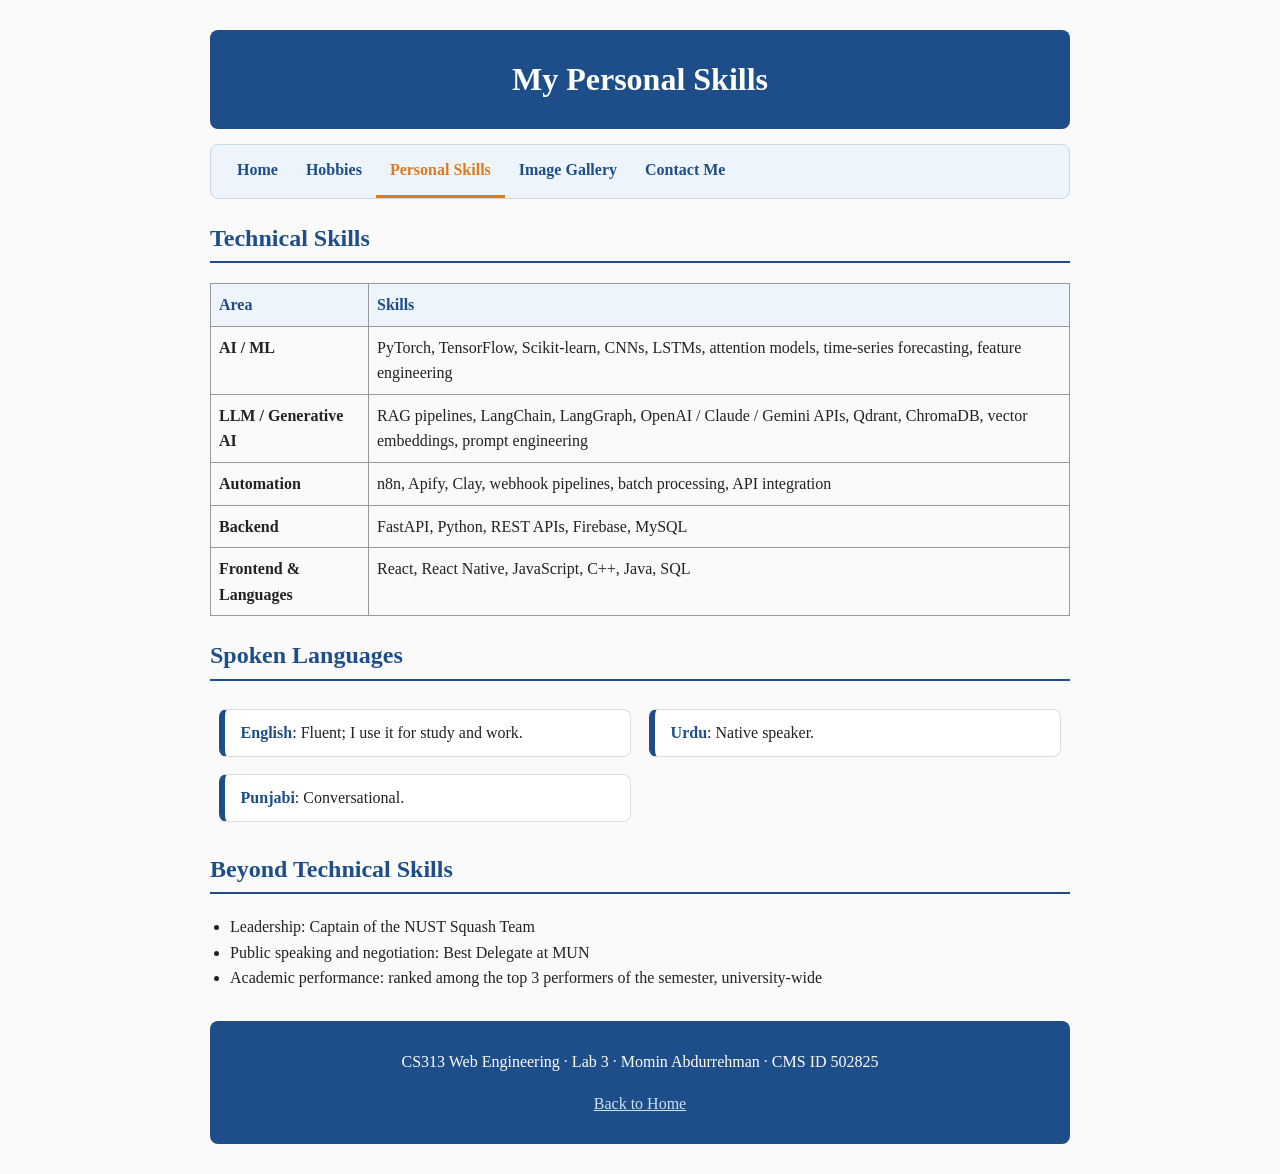
==== skills.html @ b063a27d "Lab 3: external stylesheet, float/clear layout, organized folders" ====
<!DOCTYPE html>
<!-- Momin Abdurrehman | CMS ID 502825 | CS313 Web Engineering Lab 3 -->
<html lang="en">
<head>
  <meta charset="UTF-8">
  <meta name="viewport" content="width=device-width, initial-scale=1.0">
  <title>Personal Skills - Momin Abdurrehman</title>
  <link rel="stylesheet" href="css/style.css">
</head>
<body>
  <header>
    <h1>My Personal Skills</h1>
  </header>

  <nav>
    <ul>
      <li><a href="index.html">Home</a></li>
      <li><a href="hobbies.html">Hobbies</a></li>
      <li><a class="active" href="skills.html">Personal Skills</a></li>
      <li><a href="gallery.html">Image Gallery</a></li>
      <li><a href="contact.html">Contact Me</a></li>
    </ul>
  </nav>

  <main>
    <section>
      <h2>Technical Skills</h2>
      <table>
        <tr><th>Area</th><th>Skills</th></tr>
        <tr>
          <td><strong>AI / ML</strong></td>
          <td>PyTorch, TensorFlow, Scikit-learn, CNNs, LSTMs, attention models, time-series forecasting, feature engineering</td>
        </tr>
        <tr>
          <td><strong>LLM / Generative AI</strong></td>
          <td>RAG pipelines, LangChain, LangGraph, OpenAI / Claude / Gemini APIs, Qdrant, ChromaDB, vector embeddings, prompt engineering</td>
        </tr>
        <tr>
          <td><strong>Automation</strong></td>
          <td>n8n, Apify, Clay, webhook pipelines, batch processing, API integration</td>
        </tr>
        <tr>
          <td><strong>Backend</strong></td>
          <td>FastAPI, Python, REST APIs, Firebase, MySQL</td>
        </tr>
        <tr>
          <td><strong>Frontend &amp; Languages</strong></td>
          <td>React, React Native, JavaScript, C++, Java, SQL</td>
        </tr>
      </table>
    </section>

    <section>
      <h2>Spoken Languages</h2>
      <div class="lang">
        <strong>English</strong>: Fluent; I use it for study and work.
      </div>
      <div class="lang">
        <strong>Urdu</strong>: Native speaker.
      </div>
      <div class="lang">
        <strong>Punjabi</strong>: Conversational.
      </div>
      <div class="clear"></div>
    </section>

    <section>
      <h2>Beyond Technical Skills</h2>
      <ul>
        <li>Leadership: Captain of the NUST Squash Team</li>
        <li>Public speaking and negotiation: Best Delegate at MUN</li>
        <li>Academic performance: ranked among the top 3 performers of the semester, university-wide</li>
      </ul>
    </section>
  </main>

  <footer>
    <p>CS313 Web Engineering &middot; Lab 3 &middot; Momin Abdurrehman &middot; CMS ID 502825</p>
    <p><a href="index.html">Back to Home</a></p>
  </footer>
</body>
</html>
---- css/style.css ----
/*
 * CS313 Web Engineering - Lab 3
 * Momin Abdurrehman | CMS ID 502825
 * Shared external stylesheet for every page in the portfolio.
 */

* { box-sizing: border-box; }

body {
  font-family: Georgia, "Times New Roman", serif;
  max-width: 900px;
  margin: 30px auto;
  padding: 0 20px;
  background-color: #fafafa;
  color: #222;
  line-height: 1.6;
}

/* Header */
header {
  text-align: center;
  background-color: #1d4e89;
  color: #ffffff;
  padding: 24px;
  border-radius: 8px;
}
header h1 { margin: 0; }
header p { margin: 6px 0 0; font-style: italic; }

/* Navigation - links sit side by side because each item floats left */
nav {
  background-color: #eef4fb;
  border: 1px solid #cdd9e8;
  border-radius: 8px;
  margin-top: 15px;
  padding: 0 12px;
}
nav ul {
  list-style: none;
  margin: 0;
  padding: 0;
}
nav li { float: left; }
nav a {
  display: block;
  padding: 12px 14px;
  color: #1d4e89;
  text-decoration: none;
  font-weight: bold;
}
nav a:hover { color: #e07a1f; text-decoration: underline; }
nav a.active { color: #e07a1f; border-bottom: 3px solid #e07a1f; }

/* The floated list items collapse the nav height, so clear them */
nav::after {
  content: "";
  display: block;
  clear: both;
}

h2 {
  color: #1d4e89;
  border-bottom: 2px solid #1d4e89;
  padding-bottom: 4px;
}

/* Generic clearing helper used after floated groups */
.clear { clear: both; }

/* Tables */
table { border-collapse: collapse; width: 100%; margin-top: 10px; }
th, td { border: 1px solid #999; padding: 8px; text-align: left; vertical-align: top; }
th { background-color: #eef4fb; color: #1d4e89; }

/* Home page - photo floats left so the intro text wraps beside it */
.profile-photo {
  float: left;
  width: 200px;
  height: 200px;
  object-fit: cover;
  border-radius: 50%;
  border: 4px solid #1d4e89;
  margin: 5px 24px 15px 0;
}
.intro {
  background-color: #eef4fb;
  border: 1px solid #ddd;
  border-radius: 8px;
  padding: 15px;
}

/* Hobbies */
.hobby {
  background-color: #ffffff;
  border: 1px solid #ddd;
  border-left: 6px solid #1d4e89;
  border-radius: 8px;
  padding: 12px 16px;
  margin: 12px 0;
}
.hobby h3 { margin: 0 0 6px; color: #1d4e89; }
.hobby p { margin: 0; color: #555; }

/* Skills page */
.lang {
  float: left;
  width: 48%;
  margin: 1%;
  background-color: #ffffff;
  border: 1px solid #ddd;
  border-left: 6px solid #1d4e89;
  border-radius: 8px;
  padding: 10px 16px;
}
.lang strong { color: #1d4e89; }
ul { margin: 6px 0; padding-left: 20px; }

/* Gallery - tiles float left and wrap into rows */
.gallery-tile {
  float: left;
  width: 270px;
  margin: 12px;
  background-color: #ffffff;
  border: 1px solid #ddd;
  border-radius: 8px;
  padding: 10px;
  text-align: center;
}
.gallery-tile img {
  width: 100%;
  height: 170px;
  object-fit: cover;
  border-radius: 6px;
  border: 1px solid #ccc;
}
.gallery-tile p { margin: 8px 0 0; font-size: 15px; color: #444; font-style: italic; }

/* Contact page - detail cards float into two columns */
.detail-card {
  float: left;
  width: 48%;
  margin: 1%;
  background-color: #ffffff;
  border: 1px solid #ddd;
  border-left: 6px solid #1d4e89;
  border-radius: 8px;
  padding: 12px 16px;
}
.detail-card strong { color: #1d4e89; }

form {
  background-color: #ffffff;
  border: 1px solid #ddd;
  border-radius: 8px;
  padding: 16px;
}
label { font-weight: bold; display: block; margin-top: 10px; }
input, textarea {
  width: 100%;
  padding: 8px;
  border: 1px solid #999;
  border-radius: 6px;
  font-family: inherit;
}
input[type="submit"] {
  background-color: #1d4e89;
  color: #ffffff;
  font-weight: bold;
  cursor: pointer;
  margin-top: 12px;
  padding: 10px;
}
input[type="submit"]:hover { background-color: #e07a1f; }

/* Footer */
footer {
  clear: both;
  text-align: center;
  margin-top: 30px;
  padding: 12px;
  background-color: #1d4e89;
  color: #ffffff;
  border-radius: 8px;
}
footer a { color: #cfe0f5; }
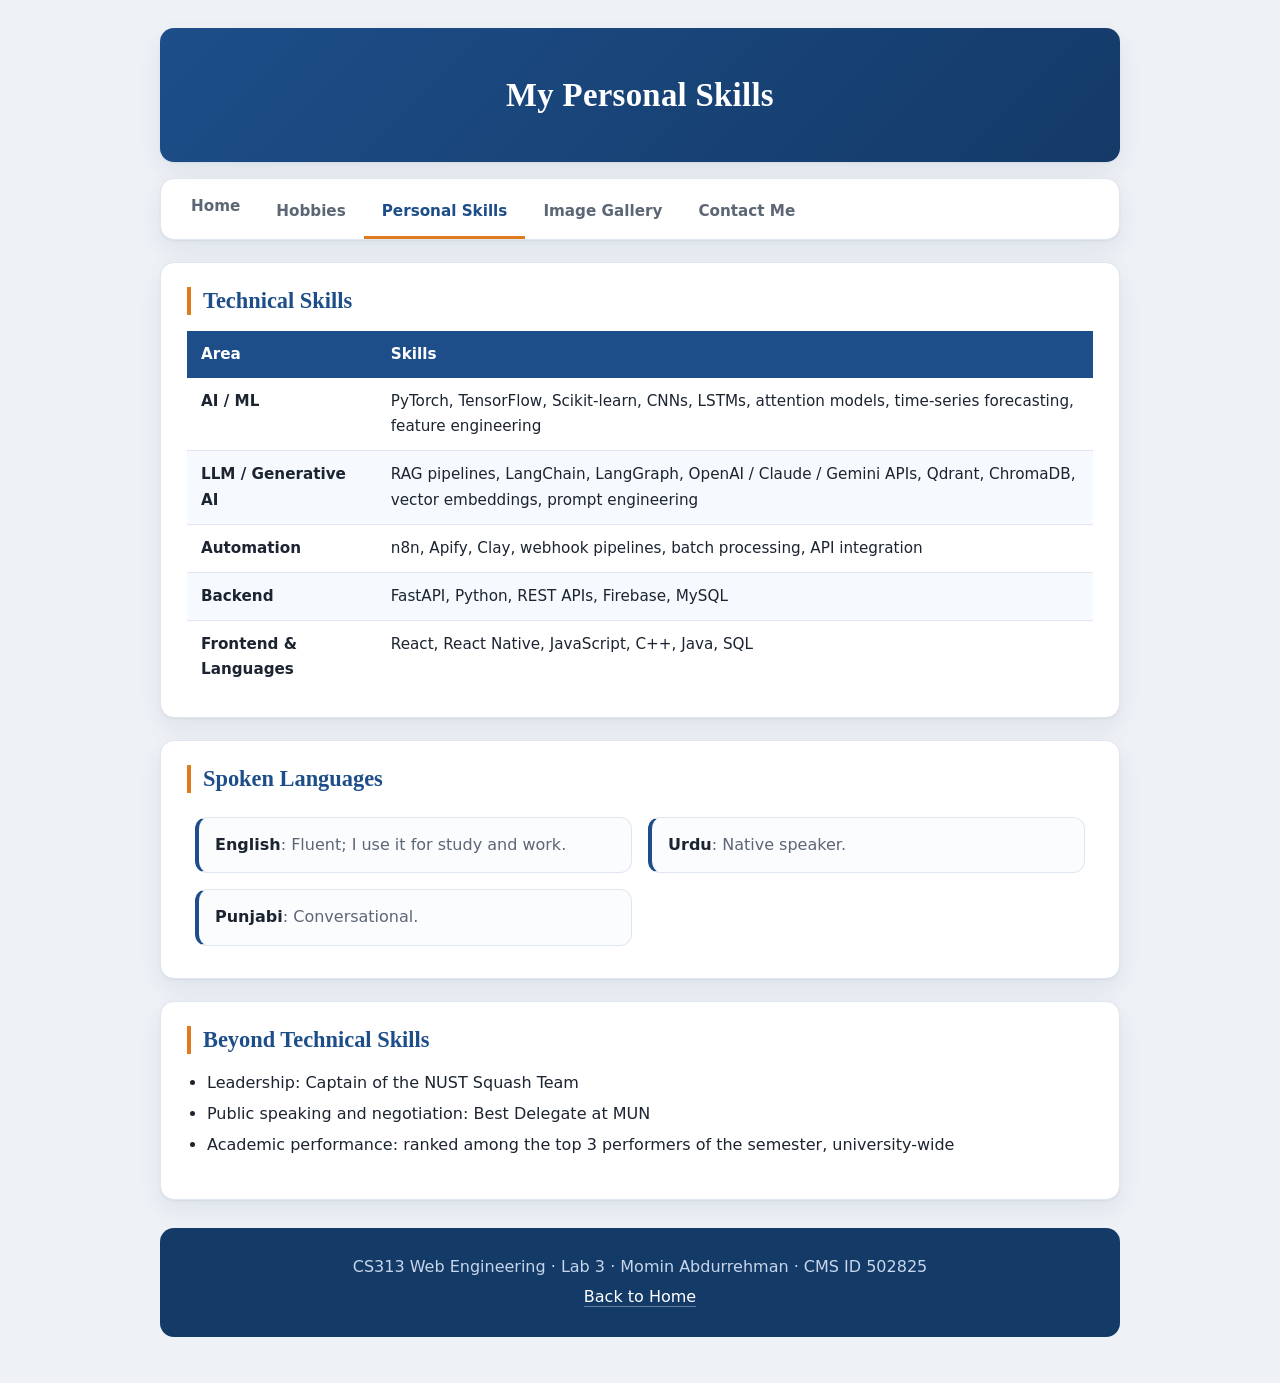
==== commit af17312e: "Improve styling: design tokens, card layout, striped tables, focus and hover states, responsive" ====
--- a/skills.html
+++ b/skills.html
@@ -26,27 +26,31 @@
     <section>
       <h2>Technical Skills</h2>
       <table>
-        <tr><th>Area</th><th>Skills</th></tr>
-        <tr>
-          <td><strong>AI / ML</strong></td>
-          <td>PyTorch, TensorFlow, Scikit-learn, CNNs, LSTMs, attention models, time-series forecasting, feature engineering</td>
-        </tr>
-        <tr>
-          <td><strong>LLM / Generative AI</strong></td>
-          <td>RAG pipelines, LangChain, LangGraph, OpenAI / Claude / Gemini APIs, Qdrant, ChromaDB, vector embeddings, prompt engineering</td>
-        </tr>
-        <tr>
-          <td><strong>Automation</strong></td>
-          <td>n8n, Apify, Clay, webhook pipelines, batch processing, API integration</td>
-        </tr>
-        <tr>
-          <td><strong>Backend</strong></td>
-          <td>FastAPI, Python, REST APIs, Firebase, MySQL</td>
-        </tr>
-        <tr>
-          <td><strong>Frontend &amp; Languages</strong></td>
-          <td>React, React Native, JavaScript, C++, Java, SQL</td>
-        </tr>
+        <thead>
+          <tr><th>Area</th><th>Skills</th></tr>
+        </thead>
+        <tbody>
+          <tr>
+            <td><strong>AI / ML</strong></td>
+            <td>PyTorch, TensorFlow, Scikit-learn, CNNs, LSTMs, attention models, time-series forecasting, feature engineering</td>
+          </tr>
+          <tr>
+            <td><strong>LLM / Generative AI</strong></td>
+            <td>RAG pipelines, LangChain, LangGraph, OpenAI / Claude / Gemini APIs, Qdrant, ChromaDB, vector embeddings, prompt engineering</td>
+          </tr>
+          <tr>
+            <td><strong>Automation</strong></td>
+            <td>n8n, Apify, Clay, webhook pipelines, batch processing, API integration</td>
+          </tr>
+          <tr>
+            <td><strong>Backend</strong></td>
+            <td>FastAPI, Python, REST APIs, Firebase, MySQL</td>
+          </tr>
+          <tr>
+            <td><strong>Frontend &amp; Languages</strong></td>
+            <td>React, React Native, JavaScript, C++, Java, SQL</td>
+          </tr>
+        </tbody>
       </table>
     </section>
 
--- a/css/style.css
+++ b/css/style.css
@@ -4,182 +4,304 @@
  * Shared external stylesheet for every page in the portfolio.
  */
 
+:root {
+  --ink: #1b2430;
+  --muted: #5c6675;
+  --primary: #1d4e89;
+  --primary-dark: #143a68;
+  --accent: #e07a1f;
+  --bg: #eef2f7;
+  --surface: #ffffff;
+  --soft: #fbfcfe;
+  --border: #dfe6ef;
+  --radius: 14px;
+  --shadow: 0 1px 2px rgba(16, 32, 56, 0.06), 0 10px 26px rgba(16, 32, 56, 0.07);
+  --font-display: Georgia, "Times New Roman", serif;
+  --font-body: system-ui, -apple-system, "Segoe UI", Roboto, Helvetica, Arial, sans-serif;
+}
+
 * { box-sizing: border-box; }
 
 body {
-  font-family: Georgia, "Times New Roman", serif;
-  max-width: 900px;
-  margin: 30px auto;
-  padding: 0 20px;
-  background-color: #fafafa;
-  color: #222;
-  line-height: 1.6;
-}
+  font-family: var(--font-body);
+  max-width: 1000px;
+  margin: 0 auto;
+  padding: 28px 20px 46px;
+  background-color: var(--bg);
+  color: var(--ink);
+  line-height: 1.65;
+  -webkit-font-smoothing: antialiased;
+}
+
+a { color: var(--primary); }
+a:hover { color: var(--accent); }
 
 /* Header */
 header {
   text-align: center;
-  background-color: #1d4e89;
   color: #ffffff;
-  padding: 24px;
-  border-radius: 8px;
-}
-header h1 { margin: 0; }
-header p { margin: 6px 0 0; font-style: italic; }
-
-/* Navigation - links sit side by side because each item floats left */
+  background: linear-gradient(135deg, var(--primary), var(--primary-dark));
+  padding: 40px 24px;
+  border-radius: var(--radius);
+  box-shadow: var(--shadow);
+}
+header h1 {
+  font-family: var(--font-display);
+  font-size: 2.05rem;
+  letter-spacing: 0.3px;
+  margin: 0;
+}
+header p {
+  margin: 10px 0 0;
+  color: #d7e3f4;
+  font-size: 1rem;
+}
+
+/* Navigation: the links sit in one row because each item floats left */
 nav {
-  background-color: #eef4fb;
-  border: 1px solid #cdd9e8;
-  border-radius: 8px;
-  margin-top: 15px;
+  background-color: var(--surface);
+  border: 1px solid var(--border);
+  border-radius: var(--radius);
+  box-shadow: var(--shadow);
+  margin-top: 16px;
   padding: 0 12px;
 }
-nav ul {
-  list-style: none;
-  margin: 0;
-  padding: 0;
-}
+nav ul { list-style: none; margin: 0; padding: 0; }
 nav li { float: left; }
 nav a {
   display: block;
-  padding: 12px 14px;
-  color: #1d4e89;
+  padding: 15px 18px;
+  color: var(--muted);
   text-decoration: none;
-  font-weight: bold;
-}
-nav a:hover { color: #e07a1f; text-decoration: underline; }
-nav a.active { color: #e07a1f; border-bottom: 3px solid #e07a1f; }
-
-/* The floated list items collapse the nav height, so clear them */
+  font-weight: 600;
+  font-size: 0.95rem;
+  transition: color 0.15s ease, background-color 0.15s ease;
+}
+nav a:hover { color: var(--primary); background-color: #f2f6fc; }
+nav a.active { color: var(--primary); box-shadow: inset 0 -3px 0 var(--accent); }
+
+/* Floated list items collapse the nav height, so clear them */
 nav::after {
   content: "";
   display: block;
   clear: both;
 }
 
+main { margin-top: 22px; }
+
+/* Each section is a card so the page reads as one consistent layout */
+section {
+  background-color: var(--surface);
+  border: 1px solid var(--border);
+  border-radius: var(--radius);
+  box-shadow: var(--shadow);
+  padding: 24px 26px;
+  margin-bottom: 22px;
+}
+section:last-child { margin-bottom: 0; }
+
 h2 {
-  color: #1d4e89;
-  border-bottom: 2px solid #1d4e89;
-  padding-bottom: 4px;
-}
-
-/* Generic clearing helper used after floated groups */
+  font-family: var(--font-display);
+  font-size: 1.4rem;
+  color: var(--primary);
+  margin: 0 0 16px;
+  padding-left: 12px;
+  border-left: 4px solid var(--accent);
+  line-height: 1.25;
+}
+
+/* Helper used after floated groups */
 .clear { clear: both; }
 
+ul { padding-left: 20px; }
+li + li { margin-top: 5px; }
+
 /* Tables */
-table { border-collapse: collapse; width: 100%; margin-top: 10px; }
-th, td { border: 1px solid #999; padding: 8px; text-align: left; vertical-align: top; }
-th { background-color: #eef4fb; color: #1d4e89; }
-
-/* Home page - photo floats left so the intro text wraps beside it */
+table {
+  width: 100%;
+  border-collapse: collapse;
+  margin-top: 6px;
+  font-size: 0.95rem;
+}
+thead th {
+  background-color: var(--primary);
+  color: #ffffff;
+  text-align: left;
+  font-weight: 600;
+  padding: 11px 14px;
+}
+tbody td {
+  padding: 11px 14px;
+  border-bottom: 1px solid var(--border);
+  vertical-align: top;
+}
+tbody tr:nth-child(even) { background-color: #f6f9fd; }
+tbody tr:last-child td { border-bottom: 0; }
+
+/* Home: the photo floats left so the intro text wraps beside it */
 .profile-photo {
   float: left;
-  width: 200px;
-  height: 200px;
+  width: 190px;
+  height: 190px;
   object-fit: cover;
   border-radius: 50%;
-  border: 4px solid #1d4e89;
-  margin: 5px 24px 15px 0;
+  border: 5px solid #eaf1fb;
+  box-shadow: var(--shadow);
+  margin: 4px 24px 14px 0;
 }
 .intro {
-  background-color: #eef4fb;
-  border: 1px solid #ddd;
-  border-radius: 8px;
-  padding: 15px;
-}
+  background-color: #f6f9fd;
+  border: 1px solid var(--border);
+  border-radius: 12px;
+  padding: 18px 20px;
+}
+.intro p { margin: 0; }
 
 /* Hobbies */
 .hobby {
-  background-color: #ffffff;
-  border: 1px solid #ddd;
-  border-left: 6px solid #1d4e89;
-  border-radius: 8px;
-  padding: 12px 16px;
-  margin: 12px 0;
-}
-.hobby h3 { margin: 0 0 6px; color: #1d4e89; }
-.hobby p { margin: 0; color: #555; }
-
-/* Skills page */
+  background-color: var(--soft);
+  border: 1px solid var(--border);
+  border-left: 4px solid var(--primary);
+  border-radius: 12px;
+  padding: 16px 18px;
+  margin: 14px 0;
+}
+.hobby h3 {
+  font-family: var(--font-display);
+  font-size: 1.1rem;
+  color: var(--primary);
+  margin: 0 0 6px;
+}
+.hobby p { margin: 0; color: var(--muted); }
+
+/* Skills: spoken-language cards float two per row */
 .lang {
   float: left;
-  width: 48%;
-  margin: 1%;
-  background-color: #ffffff;
-  border: 1px solid #ddd;
-  border-left: 6px solid #1d4e89;
-  border-radius: 8px;
-  padding: 10px 16px;
-}
-.lang strong { color: #1d4e89; }
-ul { margin: 6px 0; padding-left: 20px; }
-
-/* Gallery - tiles float left and wrap into rows */
+  width: calc(50% - 16px);
+  margin: 8px;
+  background-color: var(--soft);
+  border: 1px solid var(--border);
+  border-left: 4px solid var(--primary);
+  border-radius: 12px;
+  padding: 14px 16px;
+  color: var(--muted);
+}
+.lang strong { color: var(--ink); }
+
+/* Gallery: tiles float left and wrap into rows */
 .gallery-tile {
   float: left;
   width: 270px;
   margin: 12px;
-  background-color: #ffffff;
-  border: 1px solid #ddd;
-  border-radius: 8px;
+  background-color: var(--surface);
+  border: 1px solid var(--border);
+  border-radius: 12px;
   padding: 10px;
   text-align: center;
+  box-shadow: 0 1px 2px rgba(16, 32, 56, 0.05);
+  transition: transform 0.18s ease, box-shadow 0.18s ease;
+}
+.gallery-tile:hover {
+  transform: translateY(-4px);
+  box-shadow: var(--shadow);
 }
 .gallery-tile img {
+  display: block;
   width: 100%;
   height: 170px;
   object-fit: cover;
-  border-radius: 6px;
-  border: 1px solid #ccc;
-}
-.gallery-tile p { margin: 8px 0 0; font-size: 15px; color: #444; font-style: italic; }
-
-/* Contact page - detail cards float into two columns */
+  border-radius: 8px;
+}
+.gallery-tile p {
+  margin: 10px 2px 2px;
+  font-size: 0.9rem;
+  color: var(--muted);
+}
+
+/* Contact: detail cards float into two columns */
 .detail-card {
   float: left;
-  width: 48%;
-  margin: 1%;
-  background-color: #ffffff;
-  border: 1px solid #ddd;
-  border-left: 6px solid #1d4e89;
-  border-radius: 8px;
-  padding: 12px 16px;
-}
-.detail-card strong { color: #1d4e89; }
+  width: calc(50% - 16px);
+  margin: 8px;
+  background-color: var(--soft);
+  border: 1px solid var(--border);
+  border-left: 4px solid var(--primary);
+  border-radius: 12px;
+  padding: 14px 16px;
+  color: var(--muted);
+}
+.detail-card strong { color: var(--ink); }
 
 form {
-  background-color: #ffffff;
-  border: 1px solid #ddd;
-  border-radius: 8px;
-  padding: 16px;
-}
-label { font-weight: bold; display: block; margin-top: 10px; }
+  background-color: var(--soft);
+  border: 1px solid var(--border);
+  border-radius: 12px;
+  padding: 20px;
+}
+label {
+  display: block;
+  margin: 14px 0 6px;
+  font-weight: 600;
+  font-size: 0.9rem;
+}
+label:first-of-type { margin-top: 0; }
 input, textarea {
   width: 100%;
-  padding: 8px;
-  border: 1px solid #999;
-  border-radius: 6px;
+  padding: 11px 13px;
+  border: 1px solid #c9d4e2;
+  border-radius: 9px;
   font-family: inherit;
+  font-size: 0.95rem;
+  background-color: #ffffff;
+  color: var(--ink);
+  transition: border-color 0.15s ease, box-shadow 0.15s ease;
+}
+input:focus, textarea:focus {
+  outline: none;
+  border-color: var(--primary);
+  box-shadow: 0 0 0 3px rgba(29, 78, 137, 0.15);
 }
 input[type="submit"] {
-  background-color: #1d4e89;
+  display: inline-block;
+  width: auto;
+  margin-top: 16px;
+  padding: 12px 26px;
+  border: 0;
+  border-radius: 9px;
+  background-color: var(--primary);
   color: #ffffff;
-  font-weight: bold;
+  font-weight: 600;
   cursor: pointer;
-  margin-top: 12px;
-  padding: 10px;
-}
-input[type="submit"]:hover { background-color: #e07a1f; }
+  transition: background-color 0.15s ease;
+}
+input[type="submit"]:hover { background-color: var(--accent); }
 
 /* Footer */
 footer {
   clear: both;
+  margin-top: 28px;
+  padding: 22px;
   text-align: center;
-  margin-top: 30px;
-  padding: 12px;
-  background-color: #1d4e89;
+  color: #c7d6ea;
+  background-color: var(--primary-dark);
+  border-radius: var(--radius);
+}
+footer p { margin: 4px 0; }
+footer a {
   color: #ffffff;
-  border-radius: 8px;
-}
-footer a { color: #cfe0f5; }
+  text-decoration: none;
+  border-bottom: 1px solid rgba(255, 255, 255, 0.35);
+}
+footer a:hover { color: var(--accent); border-color: var(--accent); }
+
+/* Small screens: drop the floats so nothing overflows */
+@media (max-width: 760px) {
+  header { padding: 30px 20px; }
+  header h1 { font-size: 1.65rem; }
+  nav ul { text-align: center; }
+  nav li { float: none; display: inline-block; }
+  nav a { padding: 12px; }
+  section { padding: 20px 18px; }
+  .profile-photo { float: none; display: block; margin: 0 auto 18px; }
+  .gallery-tile, .detail-card, .lang { float: none; width: auto; margin: 12px 0; }
+}
